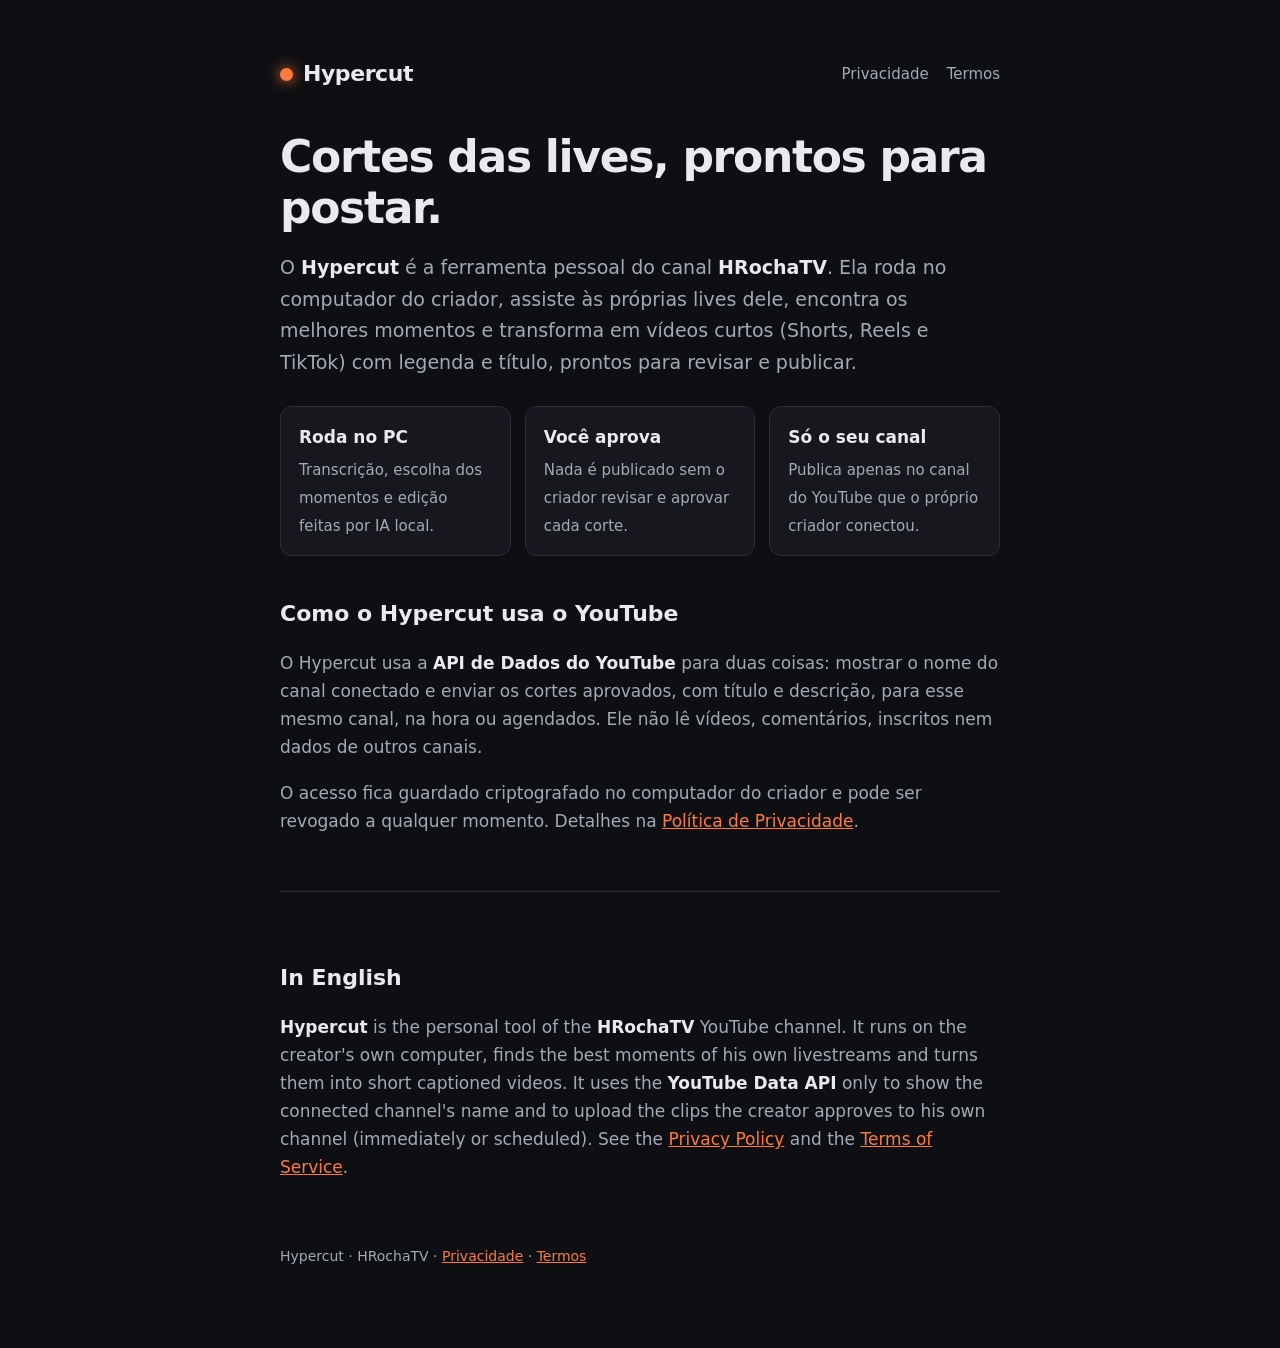
==== index.html @ e6c639cb "Página inicial, política de privacidade e termos do Hypercut" ====
<!doctype html>
<html lang="pt-BR">
  <head>
    <meta charset="UTF-8" />
    <meta name="viewport" content="width=device-width, initial-scale=1" />
    <title>Hypercut: cortes das lives do HRochaTV</title>
    <meta
      name="description"
      content="Hypercut é a ferramenta pessoal do canal HRochaTV que transforma as próprias lives em cortes curtos e os publica no próprio canal do YouTube."
    />
    <link rel="stylesheet" href="/estilo.css" />
  </head>
  <body>
    <main>
      <header class="topo">
        <a class="marca" href="/"><span class="ponto"></span>Hypercut</a>
        <nav>
          <a href="/privacidade/">Privacidade</a>
          <a href="/termos/">Termos</a>
        </nav>
      </header>

      <h1>Cortes das lives, prontos para postar.</h1>
      <p class="lead">
        O <strong>Hypercut</strong> é a ferramenta pessoal do canal <strong>HRochaTV</strong>. Ela roda no computador do
        criador, assiste às próprias lives dele, encontra os melhores momentos e transforma em vídeos curtos (Shorts,
        Reels e TikTok) com legenda e título, prontos para revisar e publicar.
      </p>

      <div class="cartoes">
        <div class="cartao"><b>Roda no PC</b><span>Transcrição, escolha dos momentos e edição feitas por IA local.</span></div>
        <div class="cartao"><b>Você aprova</b><span>Nada é publicado sem o criador revisar e aprovar cada corte.</span></div>
        <div class="cartao"><b>Só o seu canal</b><span>Publica apenas no canal do YouTube que o próprio criador conectou.</span></div>
      </div>

      <h2>Como o Hypercut usa o YouTube</h2>
      <p>
        O Hypercut usa a <strong>API de Dados do YouTube</strong> para duas coisas: mostrar o nome do canal conectado e
        enviar os cortes aprovados, com título e descrição, para esse mesmo canal, na hora ou agendados. Ele não lê vídeos,
        comentários, inscritos nem dados de outros canais.
      </p>
      <p>
        O acesso fica guardado criptografado no computador do criador e pode ser revogado a qualquer momento. Detalhes na
        <a href="/privacidade/">Política de Privacidade</a>.
      </p>

      <section class="en" lang="en">
        <h2>In English</h2>
        <p>
          <strong>Hypercut</strong> is the personal tool of the <strong>HRochaTV</strong> YouTube channel. It runs on the
          creator's own computer, finds the best moments of his own livestreams and turns them into short captioned videos.
          It uses the <strong>YouTube Data API</strong> only to show the connected channel's name and to upload the clips the
          creator approves to his own channel (immediately or scheduled). See the
          <a href="/privacidade/#en">Privacy Policy</a> and the <a href="/termos/#en">Terms of Service</a>.
        </p>
      </section>

      <footer>Hypercut · HRochaTV · <a href="/privacidade/">Privacidade</a> · <a href="/termos/">Termos</a></footer>
    </main>
  </body>
</html>
---- estilo.css ----
:root {
  --fundo: #0e0f13;
  --painel: #16181e;
  --linha: #2a2e38;
  --texto: #e9eaee;
  --texto-2: #a3a9b6;
  --destaque: #ff7a3d;
  color-scheme: dark;
}
* {
  box-sizing: border-box;
}
body {
  margin: 0;
  background: var(--fundo);
  color: var(--texto);
  font: 17px/1.65 Inter, "Segoe UI", system-ui, sans-serif;
  -webkit-font-smoothing: antialiased;
}
main {
  max-width: 760px;
  margin: 0 auto;
  padding: 56px 20px 80px;
}
header.topo {
  display: flex;
  align-items: center;
  gap: 12px;
  margin-bottom: 40px;
}
.marca {
  font-weight: 800;
  font-size: 22px;
  letter-spacing: -0.02em;
  color: var(--texto);
  text-decoration: none;
  display: flex;
  align-items: center;
  gap: 10px;
}
.ponto {
  width: 13px;
  height: 13px;
  border-radius: 50%;
  background: var(--destaque);
  box-shadow: 0 0 14px var(--destaque);
}
nav {
  margin-left: auto;
  display: flex;
  gap: 18px;
  font-size: 15px;
}
nav a {
  color: var(--texto-2);
  text-decoration: none;
}
nav a:hover {
  color: var(--texto);
}
h1 {
  font-size: clamp(30px, 6vw, 44px);
  line-height: 1.15;
  letter-spacing: -0.03em;
  margin: 0 0 16px;
}
h2 {
  font-size: 22px;
  margin: 40px 0 8px;
}
p,
li {
  color: var(--texto-2);
}
strong {
  color: var(--texto);
}
a {
  color: var(--destaque);
}
.lead {
  font-size: 19px;
}
.cartoes {
  display: grid;
  grid-template-columns: repeat(auto-fit, minmax(210px, 1fr));
  gap: 14px;
  margin: 28px 0;
}
.cartao {
  background: var(--painel);
  border: 1px solid var(--linha);
  border-radius: 12px;
  padding: 16px 18px;
}
.cartao b {
  display: block;
  color: var(--texto);
  margin-bottom: 4px;
}
.cartao span {
  font-size: 15px;
  color: var(--texto-2);
}
.en {
  margin-top: 56px;
  padding-top: 28px;
  border-top: 1px solid var(--linha);
}
.data {
  font-size: 14px;
  color: var(--texto-2);
}
footer {
  margin-top: 64px;
  font-size: 14px;
  color: var(--texto-2);
}
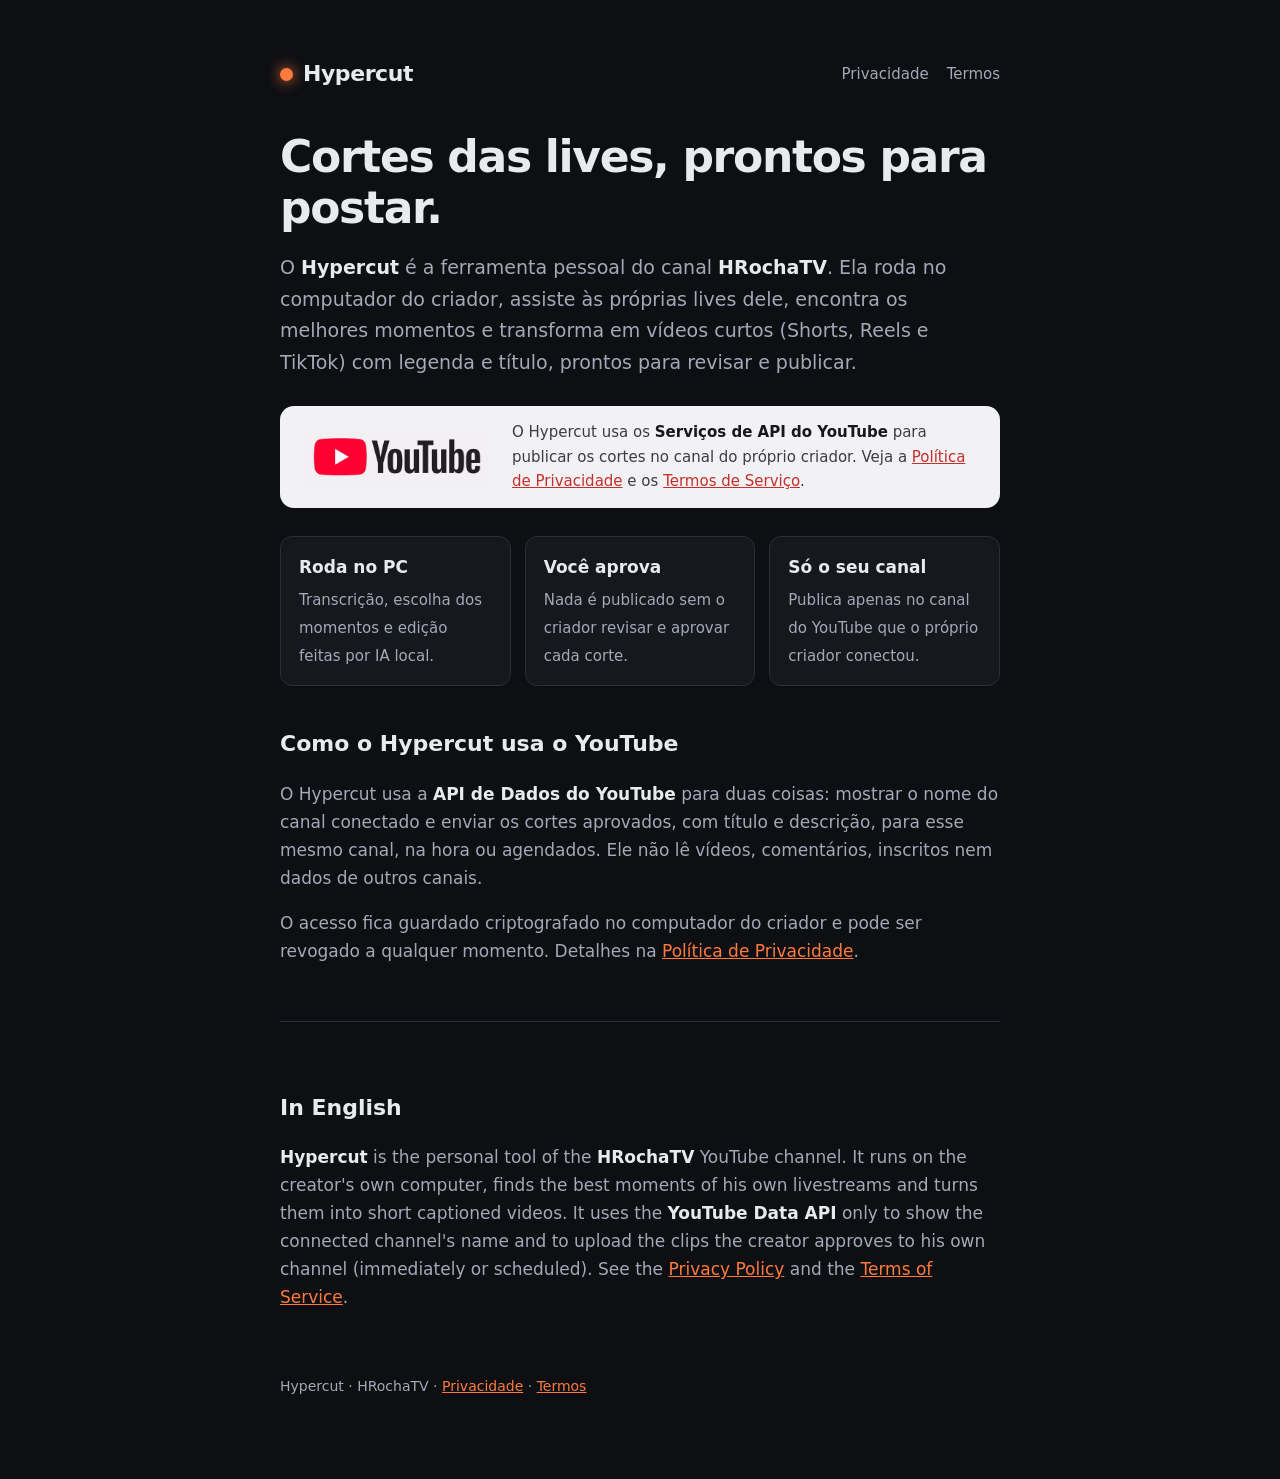
==== commit cb92fd8f: "Marca do YouTube na página inicial" ====
--- a/index.html
+++ b/index.html
@@ -26,6 +26,14 @@
         criador, assiste às próprias lives dele, encontra os melhores momentos e transforma em vídeos curtos (Shorts,
         Reels e TikTok) com legenda e título, prontos para revisar e publicar.
       </p>
+
+      <div class="com-youtube">
+        <img src="/youtube-logo.png" alt="YouTube" width="190" height="57" />
+        <p>
+          O Hypercut usa os <strong>Serviços de API do YouTube</strong> para publicar os cortes no canal do próprio criador.
+          Veja a <a href="/privacidade/">Política de Privacidade</a> e os <a href="/termos/">Termos de Serviço</a>.
+        </p>
+      </div>
 
       <div class="cartoes">
         <div class="cartao"><b>Roda no PC</b><span>Transcrição, escolha dos momentos e edição feitas por IA local.</span></div>
--- a/estilo.css
+++ b/estilo.css
@@ -81,6 +81,36 @@
 .lead {
   font-size: 19px;
 }
+.com-youtube {
+  display: flex;
+  align-items: center;
+  gap: 20px;
+  background: #f2f1f3;
+  border-radius: 14px;
+  padding: 14px 22px;
+  margin: 28px 0 8px;
+}
+.com-youtube img {
+  flex: none;
+  height: auto;
+}
+.com-youtube p {
+  margin: 0;
+  color: #3a3d45;
+  font-size: 15px;
+}
+.com-youtube strong {
+  color: #16181e;
+}
+.com-youtube a {
+  color: #c4302b;
+}
+@media (max-width: 560px) {
+  .com-youtube {
+    flex-direction: column;
+    align-items: flex-start;
+  }
+}
 .cartoes {
   display: grid;
   grid-template-columns: repeat(auto-fit, minmax(210px, 1fr));
